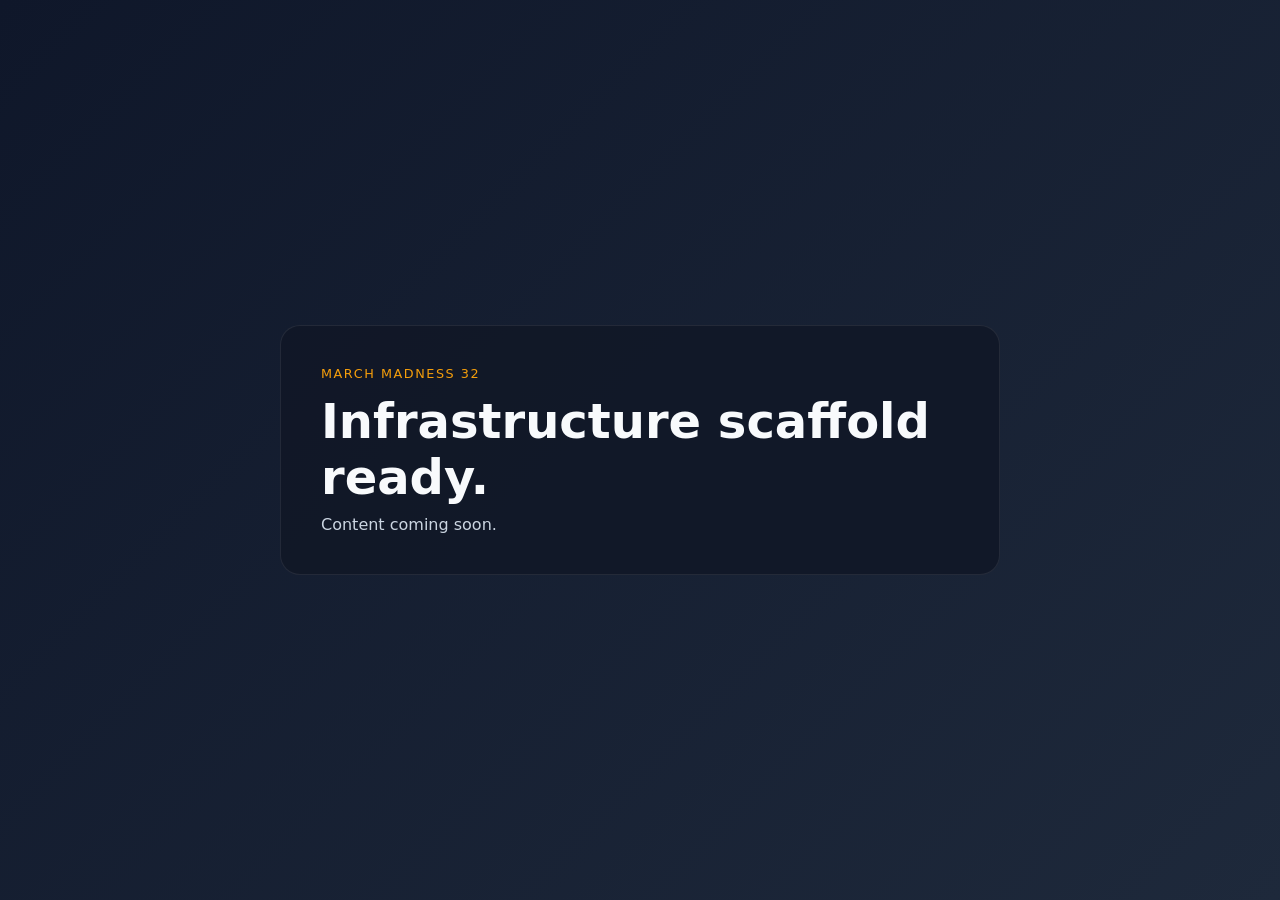
==== index.html @ 5f16e49c "Initial madness32 scaffold" ====
<!DOCTYPE html>
<html lang="en">
<head>
  <meta charset="UTF-8" />
  <meta name="viewport" content="width=device-width, initial-scale=1.0" />
  <title>March Madness 32</title>
  <meta name="description" content="March Madness 32 — annual guys trip event site" />
  <link rel="stylesheet" href="style.css" />
</head>
<body>
  <main id="app">
    <section class="shell">
      <div class="eyebrow">March Madness 32</div>
      <h1>Infrastructure scaffold ready.</h1>
      <p>Content coming soon.</p>
    </section>
  </main>
  <script type="module" src="app.js"></script>
</body>
</html>
---- style.css ----
:root {
  --bg: #0f172a;
  --card: #111827;
  --text: #f8fafc;
  --muted: #cbd5e1;
  --accent: #f59e0b;
}
* { box-sizing: border-box; }
body {
  margin: 0;
  min-height: 100vh;
  display: grid;
  place-items: center;
  font-family: Inter, system-ui, sans-serif;
  background: linear-gradient(135deg, #0f172a, #1e293b);
  color: var(--text);
}
.shell {
  width: min(720px, calc(100vw - 32px));
  padding: 40px;
  border-radius: 20px;
  background: rgba(17, 24, 39, 0.9);
  border: 1px solid rgba(255,255,255,0.08);
}
.eyebrow {
  color: var(--accent);
  text-transform: uppercase;
  letter-spacing: 0.12em;
  font-size: 0.8rem;
}
h1 { margin: 12px 0 10px; font-size: clamp(2rem, 5vw, 3rem); }
p { margin: 0; color: var(--muted); }
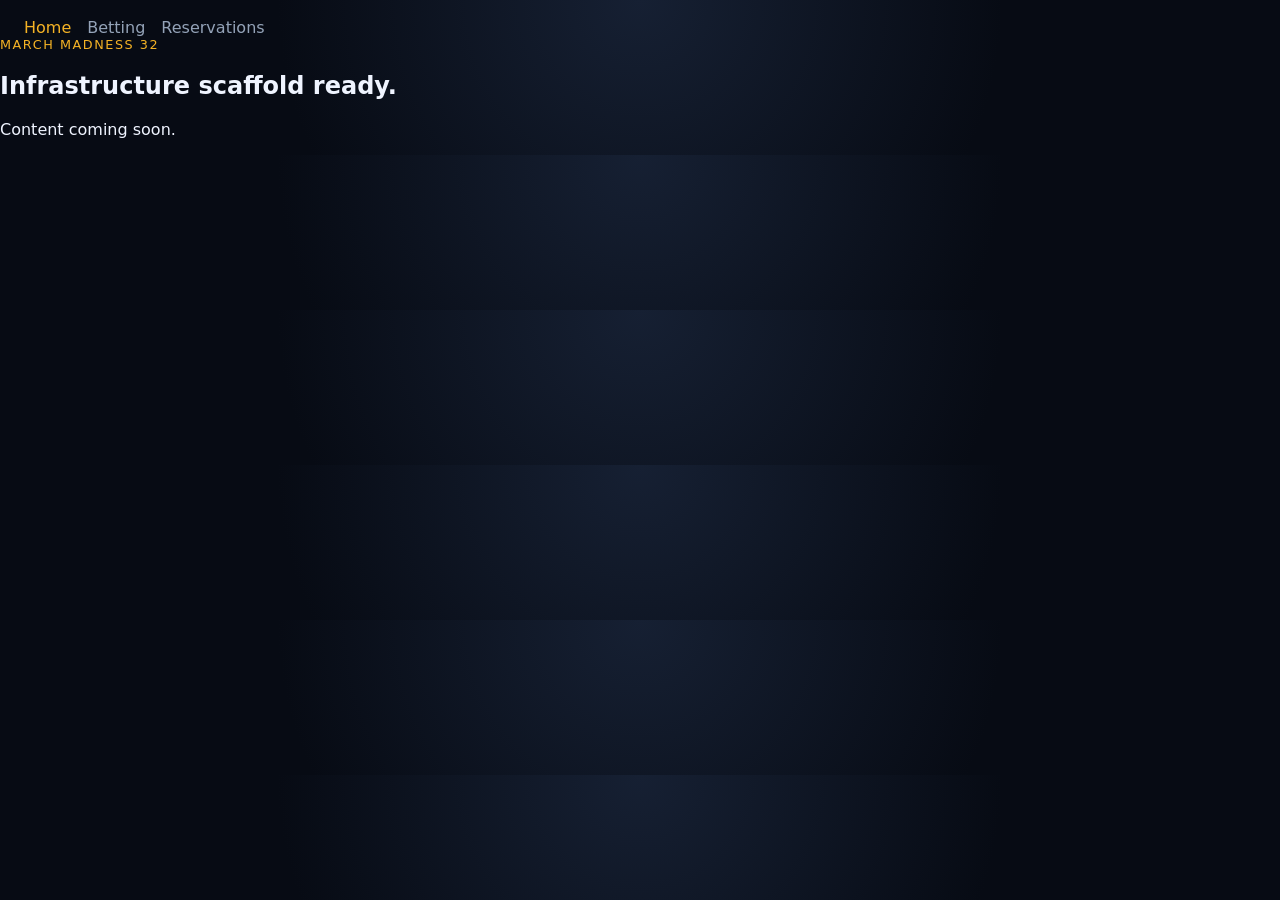
==== commit f6fa1dc7: "Add madness32 reservations page and trip data" ====
--- a/index.html
+++ b/index.html
@@ -8,6 +8,11 @@
   <link rel="stylesheet" href="style.css" />
 </head>
 <body>
+  <nav class="site-nav">
+    <a href="./index.html" class="active">Home</a>
+    <a href="./betting.html">Betting</a>
+    <a href="./reservations.html">Reservations</a>
+  </nav>
   <main id="app">
     <section class="shell">
       <div class="eyebrow">March Madness 32</div>
--- a/style.css
+++ b/style.css
@@ -1,32 +1,135 @@
 :root {
-  --bg: #0f172a;
-  --card: #111827;
-  --text: #f8fafc;
-  --muted: #cbd5e1;
-  --accent: #f59e0b;
+  --bg: #070b14;
+  --surface: #101826;
+  --surface-2: #172334;
+  --text: #eff4ff;
+  --muted: #94a3b8;
+  --gold: #f5b325;
+  --red: #ef4444;
+  --green: #22c55e;
+  --border: rgba(255,255,255,0.08);
 }
 * { box-sizing: border-box; }
 body {
   margin: 0;
-  min-height: 100vh;
-  display: grid;
-  place-items: center;
   font-family: Inter, system-ui, sans-serif;
-  background: linear-gradient(135deg, #0f172a, #1e293b);
+  background: radial-gradient(circle at top, #162033, #070b14 55%);
   color: var(--text);
 }
-.shell {
-  width: min(720px, calc(100vw - 32px));
-  padding: 40px;
-  border-radius: 20px;
-  background: rgba(17, 24, 39, 0.9);
-  border: 1px solid rgba(255,255,255,0.08);
+.bettings-body, .betting-body { min-height: 100vh; }
+.bettting-shell {}
+.bettting-hero {}
+.betting-hero {
+  max-width: 1280px;
+  margin: 0 auto;
+  padding: 48px 24px 24px;
 }
 .eyebrow {
-  color: var(--accent);
+  color: var(--gold);
   text-transform: uppercase;
   letter-spacing: 0.12em;
   font-size: 0.8rem;
 }
-h1 { margin: 12px 0 10px; font-size: clamp(2rem, 5vw, 3rem); }
-p { margin: 0; color: var(--muted); }
+.betting-hero h1 { font-size: clamp(2.4rem, 5vw, 4.25rem); margin: 10px 0 12px; }
+.betting-hero p { max-width: 760px; color: var(--muted); font-size: 1.05rem; }
+.hero-links { display: flex; gap: 14px; margin-top: 18px; }
+.hero-links a { color: var(--gold); text-decoration: none; }
+.betting-shell { max-width: 1280px; margin: 0 auto; padding: 0 24px 64px; }
+.status-bar, .betting-controls {
+  display: grid;
+  grid-template-columns: repeat(auto-fit, minmax(220px, 1fr));
+  gap: 12px;
+  background: rgba(16,24,38,0.92);
+  border: 1px solid var(--border);
+  border-radius: 18px;
+  padding: 18px;
+  margin-bottom: 18px;
+}
+.betting-controls label { display:block; font-size: 0.78rem; color: var(--muted); margin-bottom: 6px; text-transform: uppercase; letter-spacing: .08em; }
+.betting-controls select, .betting-controls input {
+  width: 100%; background: var(--surface-2); color: var(--text); border:1px solid var(--border); border-radius: 12px; padding: 12px 14px;
+}
+.matchup-grid { display:grid; gap: 18px; }
+.matchup-card {
+  background: linear-gradient(180deg, rgba(23,35,52,0.98), rgba(16,24,38,0.98));
+  border: 1px solid var(--border);
+  border-radius: 22px;
+  padding: 22px;
+  box-shadow: 0 12px 40px rgba(0,0,0,0.22);
+}
+.matchup-head { display:flex; justify-content:space-between; gap:12px; align-items:flex-start; margin-bottom:18px; }
+.matchup-head h2 { margin:4px 0 0; font-size:1.65rem; }
+.matchup-kicker, .label { color: var(--muted); font-size: .78rem; text-transform: uppercase; letter-spacing: .08em; }
+.analysis-button {
+  border: 0; border-radius: 999px; padding: 12px 16px; background: var(--gold); color:#111827; font-weight:700; cursor:pointer;
+}
+.team-grid, .odds-grid, .meta-grid { display:grid; gap: 14px; }
+.team-grid { grid-template-columns: repeat(auto-fit, minmax(260px, 1fr)); margin-bottom: 16px; }
+.team-panel, .meta-card, .analysis-card, .odds-box {
+  background: rgba(7,11,20,0.45); border:1px solid var(--border); border-radius: 18px; padding: 16px;
+}
+.odds-grid { grid-template-columns: repeat(3, minmax(0, 1fr)); margin-bottom: 16px; }
+.odds-box .value { font-size: 1.35rem; font-weight: 800; margin-top: 6px; }
+.meta-grid { grid-template-columns: repeat(auto-fit, minmax(240px, 1fr)); margin-bottom: 16px; }
+.analysis-copy { margin: 8px 0 0; color: var(--muted); }
+@media (max-width: 700px) {
+  .betting-hero, .betting-shell { padding-left: 16px; padding-right: 16px; }
+  .matchup-head { flex-direction: column; }
+  .odds-grid { grid-template-columns: 1fr; }
+}
+
+.small-line { margin-top: 8px; color: var(--muted); }
+.ats-dot { display:inline-flex; align-items:center; justify-content:center; width:22px; height:22px; border-radius:999px; font-size:.72rem; font-weight:700; margin-left:6px; }
+.ats-dot.win { background: rgba(34,197,94,.18); color: var(--green); }
+.ats-dot.loss { background: rgba(239,68,68,.18); color: var(--red); }
+.team-panel-block strong { display:block; margin-bottom:6px; font-size:1.08rem; }
+
+.site-nav {
+  max-width: 1280px;
+  margin: 0 auto;
+  padding: 18px 24px 0;
+  display: flex;
+  gap: 16px;
+}
+.site-nav a { color: var(--muted); text-decoration: none; }
+.site-nav a.active, .site-nav a:hover { color: var(--gold); }
+.policy-banner {
+  margin-bottom: 18px;
+  padding: 14px 16px;
+  border: 1px solid var(--border);
+  border-radius: 16px;
+  background: rgba(16,24,38,0.88);
+  color: var(--muted);
+}
+.policy-banner a { color: var(--gold); }
+.reservation-ticket-list { display: grid; gap: 18px; }
+.ticket-card {
+  background: linear-gradient(180deg, rgba(22, 32, 51, 0.98), rgba(12, 18, 31, 0.98));
+  border: 1px solid rgba(245, 179, 37, 0.18);
+  border-radius: 22px;
+  padding: 24px;
+  box-shadow: 0 12px 40px rgba(0,0,0,0.18);
+}
+.ticket-date { color: var(--gold); font-family: Georgia, serif; font-size: 1.55rem; margin-bottom: 8px; }
+.ticket-card h2 { margin: 0 0 10px; font-size: 1.8rem; }
+.confirmation-pill {
+  display: inline-flex; gap: 8px; align-items: center;
+  font-family: ui-monospace, SFMono-Regular, monospace;
+  border: 1px solid rgba(245, 179, 37, 0.18);
+  border-radius: 999px;
+  padding: 8px 12px;
+  background: rgba(245,179,37,0.08);
+  margin-bottom: 14px;
+}
+.badge-row { display: flex; flex-wrap: wrap; gap: 10px; margin-bottom: 14px; }
+.info-badge {
+  display:inline-flex; padding: 8px 12px; border-radius: 999px;
+  background: rgba(255,255,255,0.06); border:1px solid var(--border);
+}
+.host-note { font-style: italic; color: var(--muted); margin: 0 0 16px; }
+.ticket-contact {
+  display:grid; grid-template-columns: repeat(auto-fit,minmax(220px,1fr)); gap: 14px;
+  padding-top: 12px; border-top: 1px solid rgba(255,255,255,0.06);
+}
+.ticket-contact a { color: var(--gold); text-decoration: none; }
+.parking-note, .grace-note { margin-top: 14px; color: var(--muted); font-size: .92rem; }
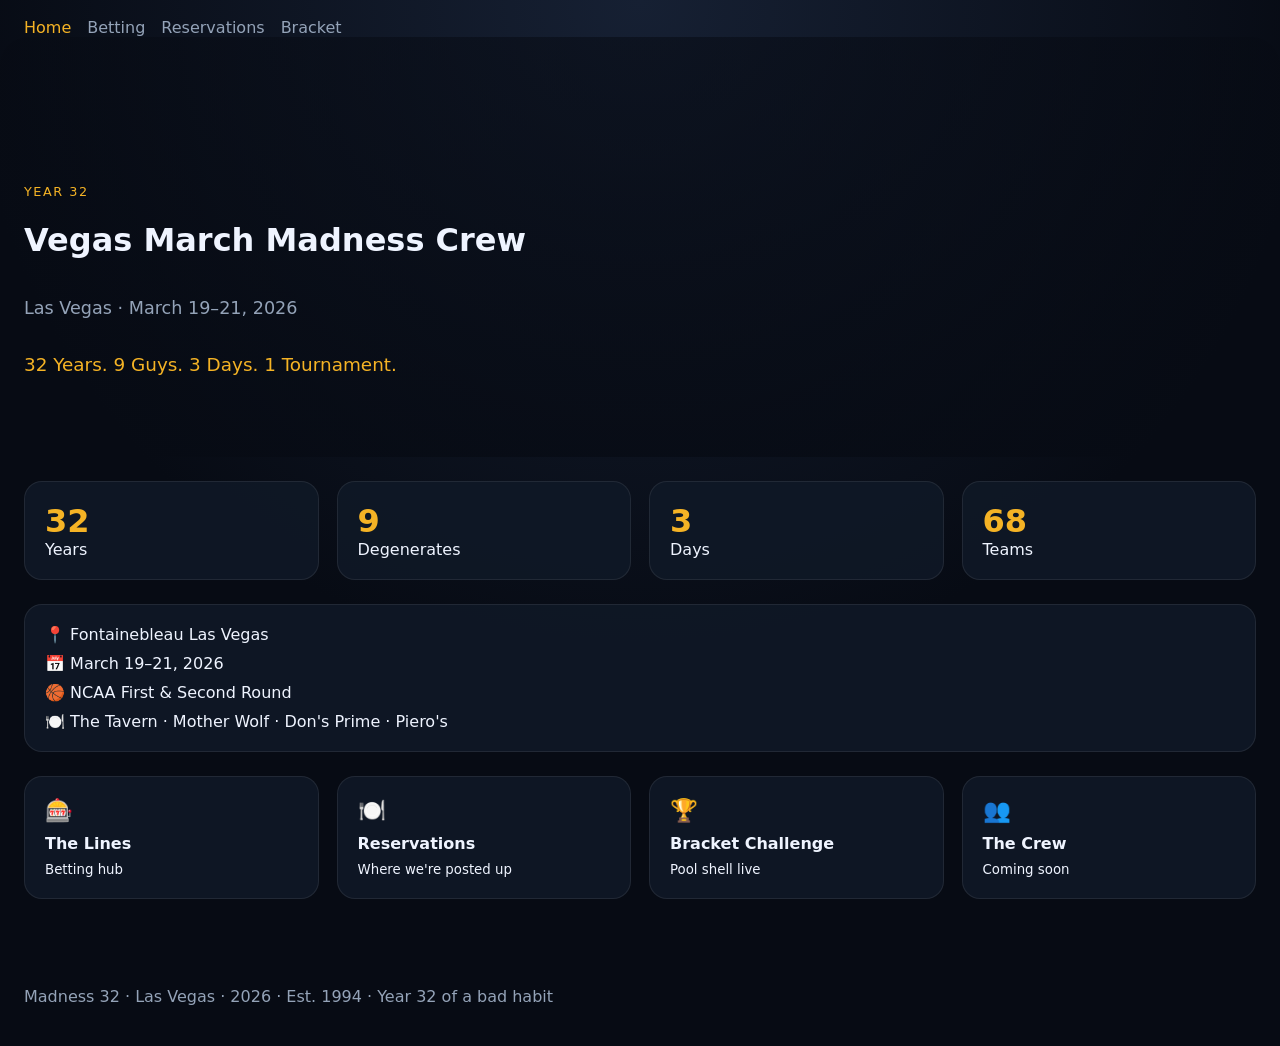
==== commit 53c3d1d0: "Add madness32 home and bracket pages" ====
--- a/index.html
+++ b/index.html
@@ -4,22 +4,47 @@
   <meta charset="UTF-8" />
   <meta name="viewport" content="width=device-width, initial-scale=1.0" />
   <title>March Madness 32</title>
-  <meta name="description" content="March Madness 32 — annual guys trip event site" />
+  <meta name="description" content="March Madness 32 — Vegas March Madness Crew" />
   <link rel="stylesheet" href="style.css" />
 </head>
-<body>
+<body class="betting-body">
   <nav class="site-nav">
     <a href="./index.html" class="active">Home</a>
     <a href="./betting.html">Betting</a>
     <a href="./reservations.html">Reservations</a>
+    <a href="./bracket.html">Bracket</a>
   </nav>
-  <main id="app">
-    <section class="shell">
-      <div class="eyebrow">March Madness 32</div>
-      <h1>Infrastructure scaffold ready.</h1>
-      <p>Content coming soon.</p>
+
+  <header class="home-hero" style="background-image: linear-gradient(rgba(7,11,20,.58), rgba(7,11,20,.78)), url('./assets/hero.jpg');">
+    <div class="eyebrow">Year 32</div>
+    <h1>Vegas March Madness Crew</h1>
+    <p class="home-subtitle">Las Vegas · March 19–21, 2026</p>
+    <p class="home-tagline">32 Years. 9 Guys. 3 Days. 1 Tournament.</p>
+  </header>
+
+  <main class="betting-shell">
+    <section class="stat-row">
+      <article class="stat-card"><strong>32</strong><span>Years</span></article>
+      <article class="stat-card"><strong>9</strong><span>Degenerates</span></article>
+      <article class="stat-card"><strong>3</strong><span>Days</span></article>
+      <article class="stat-card"><strong>68</strong><span>Teams</span></article>
+    </section>
+
+    <section class="trip-block">
+      <div>📍 Fontainebleau Las Vegas</div>
+      <div>📅 March 19–21, 2026</div>
+      <div>🏀 NCAA First & Second Round</div>
+      <div>🍽️ The Tavern · Mother Wolf · Don's Prime · Piero's</div>
+    </section>
+
+    <section class="quick-nav-grid">
+      <a class="quick-nav-card" href="./betting.html"><span>🎰</span><strong>The Lines</strong><small>Betting hub</small></a>
+      <a class="quick-nav-card" href="./reservations.html"><span>🍽️</span><strong>Reservations</strong><small>Where we're posted up</small></a>
+      <a class="quick-nav-card" href="./bracket.html"><span>🏆</span><strong>Bracket Challenge</strong><small>Pool shell live</small></a>
+      <a class="quick-nav-card" href="#"><span>👥</span><strong>The Crew</strong><small>Coming soon</small></a>
     </section>
   </main>
-  <script type="module" src="app.js"></script>
+
+  <footer class="site-footer">Madness 32 · Las Vegas · 2026 · Est. 1994 · Year 32 of a bad habit</footer>
 </body>
 </html>
--- a/style.css
+++ b/style.css
@@ -110,8 +110,13 @@
   padding: 24px;
   box-shadow: 0 12px 40px rgba(0,0,0,0.18);
 }
+.ticket-card.pieros { background: linear-gradient(180deg, rgba(64, 15, 25, 0.95), rgba(19, 10, 14, 0.98)); }
+.ticket-card.motherwolf { background: linear-gradient(180deg, rgba(84, 54, 12, 0.95), rgba(24, 16, 10, 0.98)); }
+.ticket-card.tavern { background: linear-gradient(180deg, rgba(15, 32, 64, 0.96), rgba(9, 16, 32, 0.98)); }
+.ticket-card.dons { background: linear-gradient(180deg, rgba(28, 46, 36, 0.96), rgba(39, 19, 24, 0.98)); }
 .ticket-date { color: var(--gold); font-family: Georgia, serif; font-size: 1.55rem; margin-bottom: 8px; }
 .ticket-card h2 { margin: 0 0 10px; font-size: 1.8rem; }
+.reservation-bio { color: var(--text); line-height: 1.7; margin: 0 0 16px; }
 .confirmation-pill {
   display: inline-flex; gap: 8px; align-items: center;
   font-family: ui-monospace, SFMono-Regular, monospace;
@@ -127,9 +132,58 @@
   background: rgba(255,255,255,0.06); border:1px solid var(--border);
 }
 .host-note { font-style: italic; color: var(--muted); margin: 0 0 16px; }
+.owner-pill { background: rgba(255,255,255,0.08); }
+.must-order-block { margin: 16px 0; padding: 14px 16px; border-radius: 14px; border: 1px solid var(--border); background: rgba(255,255,255,0.04); }
+.must-order-block ul { margin: 10px 0 0; padding-left: 0; list-style: none; display: grid; gap: 8px; }
+.award-badges { display: flex; flex-wrap: wrap; gap: 10px; margin: 0 0 16px; }
+.award-badge { display: inline-flex; padding: 7px 12px; border-radius: 999px; background: rgba(245,179,37,0.12); border: 1px solid rgba(245,179,37,0.2); color: var(--gold); font-size: .84rem; }
 .ticket-contact {
   display:grid; grid-template-columns: repeat(auto-fit,minmax(220px,1fr)); gap: 14px;
   padding-top: 12px; border-top: 1px solid rgba(255,255,255,0.06);
 }
 .ticket-contact a { color: var(--gold); text-decoration: none; }
 .parking-note, .grace-note { margin-top: 14px; color: var(--muted); font-size: .92rem; }
+
+.game-log-details { margin-bottom: 16px; }
+.game-log-details summary { cursor: pointer; color: var(--gold); margin-bottom: 10px; }
+.log-table-wrap { overflow-x: auto; margin-top: 10px; }
+.log-table { width: 100%; border-collapse: collapse; }
+.log-table th, .log-table td { padding: 8px 10px; border-bottom: 1px solid rgba(255,255,255,0.08); text-align: left; }
+.log-win { color: var(--green); }
+.log-loss { color: var(--red); }
+.analysis-results { display: grid; gap: 10px; margin-top: 10px; }
+.analysis-header-row { display:flex; justify-content:space-between; gap:12px; align-items:center; }
+.grade-badge { display:inline-flex; min-width:36px; justify-content:center; padding:6px 10px; border-radius:999px; font-weight:800; }
+.grade-a { background: rgba(34,197,94,.18); color: var(--green); }
+.grade-b { background: rgba(245,179,37,.18); color: var(--gold); }
+.grade-c { background: rgba(148,163,184,.18); color: var(--muted); }
+.analysis-timestamp { color: var(--muted); font-size: .86rem; }
+.games-today-block { margin: 16px 0; padding: 12px 14px; border-radius: 14px; background: rgba(255,255,255,0.04); border: 1px solid var(--border); }
+
+.home-hero { max-width: 1280px; margin: 0 auto; min-height: 420px; padding: 64px 24px; background-size: cover; background-position: center; border-radius: 28px; display:flex; flex-direction:column; justify-content:flex-end; }
+.home-subtitle { font-size: 1.1rem; color: var(--muted); }
+.home-tagline { font-size: 1.15rem; color: var(--gold); }
+.stat-row, .quick-nav-grid, .bracket-grid-shell { display:grid; gap:18px; }
+.stat-row { grid-template-columns: repeat(4, minmax(0,1fr)); margin: 24px 0; }
+.stat-card, .quick-nav-card { background: rgba(16,24,38,.92); border:1px solid var(--border); border-radius: 18px; padding: 20px; text-decoration:none; color: var(--text); }
+.stat-card strong { display:block; font-size: 2rem; color: var(--gold); }
+.trip-block { display:grid; gap:10px; background: rgba(16,24,38,.92); border:1px solid var(--border); border-radius:18px; padding:20px; margin-bottom: 24px; }
+.quick-nav-grid { grid-template-columns: repeat(auto-fit, minmax(220px, 1fr)); }
+.quick-nav-card span { display:block; font-size: 1.4rem; margin-bottom: 10px; }
+.quick-nav-card strong { display:block; margin-bottom: 6px; }
+.site-footer { max-width: 1280px; margin: 24px auto 40px; padding: 0 24px; color: var(--muted); }
+.round-grid { display:grid; grid-template-columns: repeat(8, 1fr); gap:12px; margin-top:12px; }
+.round-grid span { display:grid; place-items:center; min-height:70px; border-radius:14px; background: rgba(255,255,255,0.05); border:1px solid var(--border); font-weight:700; color: var(--gold); }
+.split-block { margin-top: 12px; }
+.split-row { display:grid; grid-template-columns: 1fr 2fr 1fr; gap:10px; align-items:center; font-size:.86rem; }
+.bar { height: 10px; border-radius: 999px; background: rgba(255,255,255,0.08); overflow:hidden; }
+.fill { height: 100%; }
+.fill.gold { background: linear-gradient(90deg, var(--gold), #fcd34d); }
+.expert-pick { margin-top: 10px; padding-top: 10px; border-top: 1px solid rgba(255,255,255,0.06); }
+.sharp-take { color: var(--gold); font-style: italic; }
+@media (max-width: 700px) {
+  .stat-row { grid-template-columns: repeat(2, minmax(0,1fr)); }
+  .home-hero { min-height: 320px; padding: 40px 16px; border-radius: 20px; }
+  .round-grid { grid-template-columns: repeat(4, 1fr); }
+  .split-row { grid-template-columns: 1fr; }
+}
